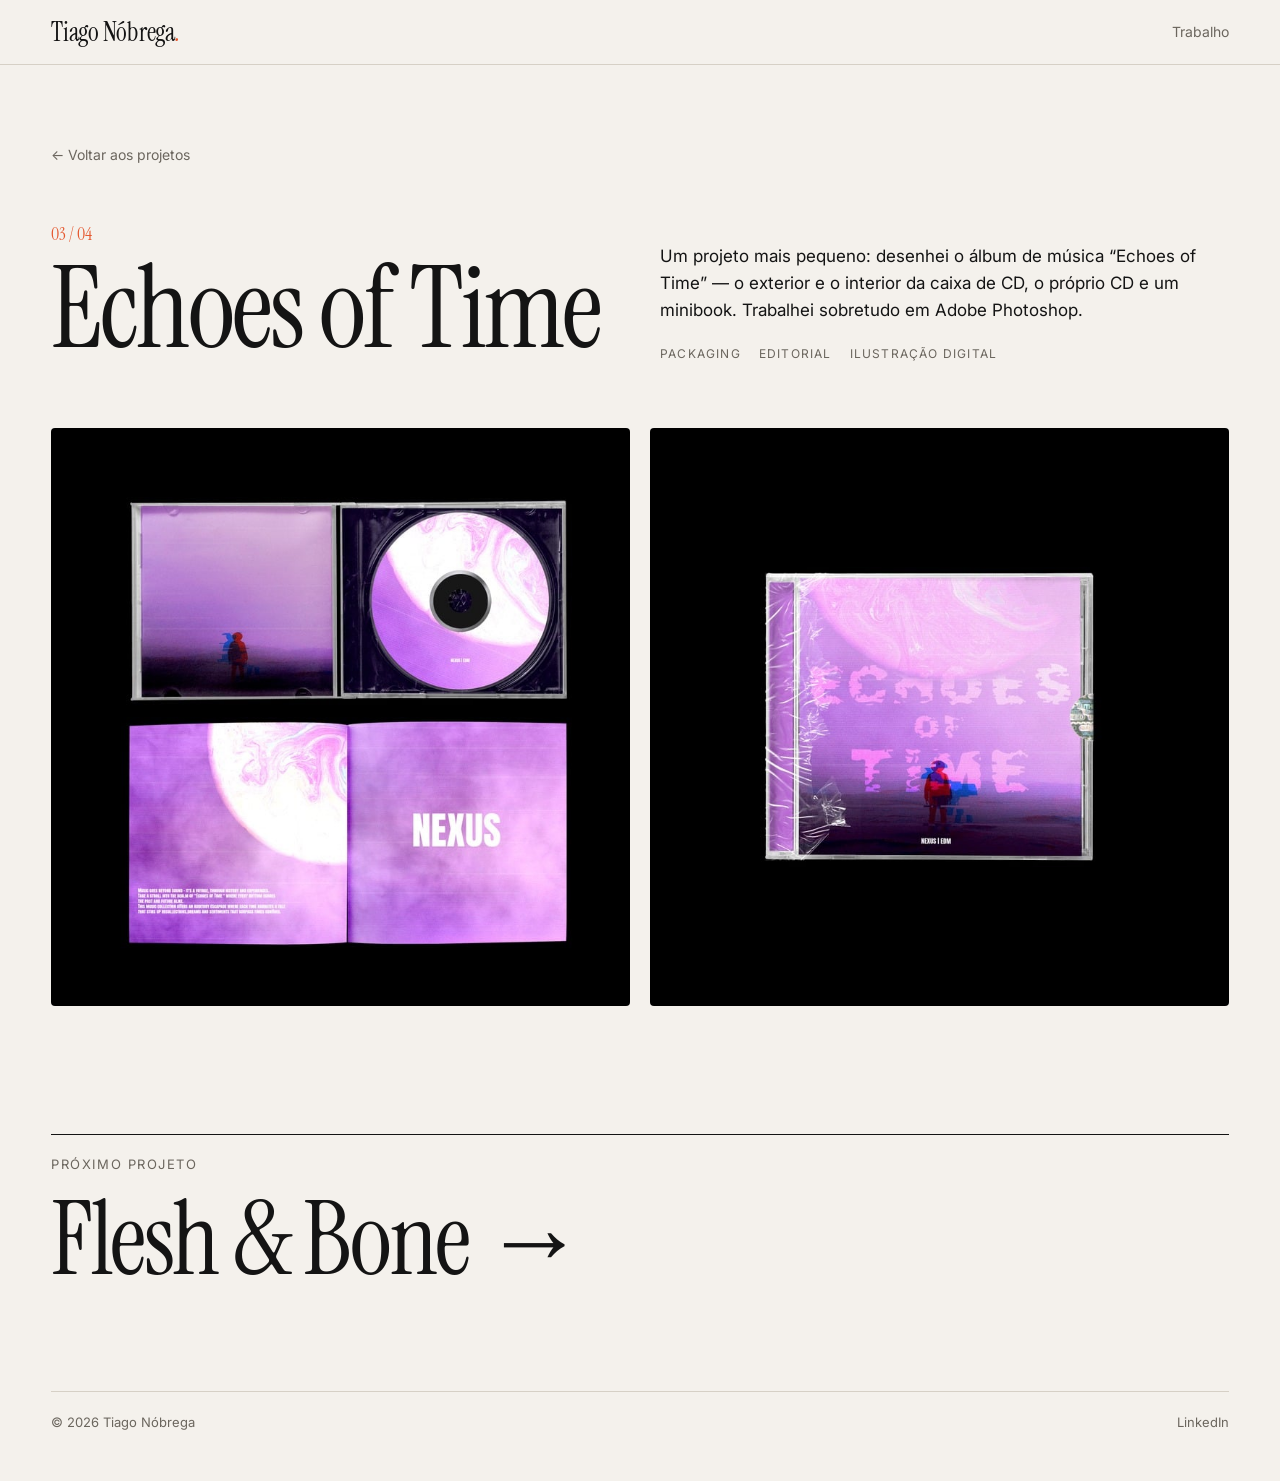
==== echoes-of-time.html @ 6e5f7dbc "Portfolio Tiago Nóbrega Co-Authored-By: Claude Opus 5.5 <noreply@anthropic.com>" ====
<!doctype html>
<html lang="pt-PT">
<head>
<meta charset="utf-8">
<meta name="viewport" content="width=device-width, initial-scale=1">
<title>Echoes of Time — Tiago Nóbrega</title>
<meta name="description" content="Echoes of Time — projeto de Tiago Nóbrega.">
<link rel="preconnect" href="https://fonts.googleapis.com">
<link rel="preconnect" href="https://fonts.gstatic.com" crossorigin>
<link href="https://fonts.googleapis.com/css2?family=Instrument+Serif:ital@0;1&family=Inter:wght@400;500;600&display=swap" rel="stylesheet">
<link rel="stylesheet" href="style.css">
</head>
<body>

<header class="nav">
  <div class="wrap">
    <a href="index.html" class="logo">Tiago Nóbrega<i>.</i></a>
    <nav><ul>
      <li><a href="index.html#trabalho">Trabalho</a></li>
    </ul></nav>
  </div>
</header>

<main class="project wrap">
  <a class="back" href="index.html#trabalho">← Voltar aos projetos</a>
  <div class="p-head rv">
    <div><div class="p-num">03 / 04</div><h1>Echoes of Time</h1></div>
    <div class="p-desc">
      <p>Um projeto mais pequeno: desenhei o álbum de música “Echoes of Time” — o exterior e o interior da caixa de CD, o próprio CD e um minibook. Trabalhei sobretudo em Adobe Photoshop.</p>
      <div class="p-tags"><span>Packaging</span><span>Editorial</span><span>Ilustração digital</span></div>
    </div>
  </div>
  <div class="two">
    <figure class="rv"><img loading="lazy" src="assets/echoes/1.jpg" alt="Echoes of Time — caixa de CD"></figure>
    <figure class="rv"><img loading="lazy" src="assets/echoes/2.jpg" alt="Echoes of Time — minibook"></figure>
  </div>
  <a class="next" href="flesh-bone.html"><span>Próximo projeto</span><strong>Flesh &amp; Bone →</strong></a>
</main>

<footer class="page-foot wrap">
  <div class="foot">
    <span>© <span class="yr"></span> Tiago Nóbrega</span>
    <span><a href="https://www.linkedin.com/in/tiago-n%C3%B3brega-a940b2204/" target="_blank" rel="noopener">LinkedIn</a></span>
  </div>
</footer>

<div class="lb" id="lb" aria-hidden="true"><button aria-label="Fechar">×</button><img alt=""></div>
<script src="script.js"></script>
</body>
</html>
---- style.css ----
:root{
  --bg:#f4f1ec; --surface:#ebe6de; --ink:#141414; --muted:#6b665e; --line:#d6d0c6; --accent:#e4572e;
  --serif:"Instrument Serif",Georgia,serif; --sans:"Inter",system-ui,sans-serif;
  --gut:clamp(16px,4vw,56px); --max:1320px;
}
@media (prefers-color-scheme:dark){:root:not([data-theme="light"]){
  --bg:#111110; --surface:#1b1a18; --ink:#f1ede6; --muted:#9a948a; --line:#2c2a27; --accent:#ff7a50;
}}
:root[data-theme="dark"]{--bg:#111110; --surface:#1b1a18; --ink:#f1ede6; --muted:#9a948a; --line:#2c2a27; --accent:#ff7a50;}
*{box-sizing:border-box;margin:0;padding:0}
html{-webkit-text-size-adjust:100%}
body{background:var(--bg);color:var(--ink);font:400 16px/1.6 var(--sans);-webkit-font-smoothing:antialiased;overflow-x:hidden}
img,video{display:block;max-width:100%;height:auto}
a{color:inherit;text-decoration:none}
.wrap{max-width:var(--max);margin:0 auto;padding-left:var(--gut);padding-right:var(--gut)}

/* nav */
header.nav{position:sticky;top:0;z-index:20;backdrop-filter:blur(14px);-webkit-backdrop-filter:blur(14px);background:color-mix(in srgb,var(--bg) 82%,transparent);border-bottom:1px solid var(--line)}
header.nav .wrap{display:flex;align-items:center;justify-content:space-between;height:64px}
.logo{font:400 26px/1 var(--serif);letter-spacing:-.01em}
.logo i{color:var(--accent)}
nav ul{display:flex;gap:28px;list-style:none;font-size:14px}
nav a{color:var(--muted);transition:color .2s}
nav a:hover{color:var(--ink)}
@media (max-width:640px){nav ul{gap:18px;font-size:13px}}

/* hero */
.hero{padding-top:clamp(64px,10vw,140px);padding-bottom:clamp(48px,7vw,88px)}
.eyebrow{font-size:13px;letter-spacing:.14em;text-transform:uppercase;color:var(--muted);display:flex;align-items:center;gap:10px}
.eyebrow::before{content:"";width:8px;height:8px;border-radius:50%;background:var(--accent)}
.hero h1{font:400 clamp(54px,11vw,168px)/.92 var(--serif);letter-spacing:-.03em;margin:28px 0 36px}
.hero h1 em{color:var(--accent)}
.hero-grid{display:grid;grid-template-columns:1.2fr 1fr;gap:40px;align-items:end}
.hero p.lead{font-size:clamp(18px,1.6vw,22px);line-height:1.5;max-width:36ch}
.hero p.lead b{font-weight:600}
.tools{display:flex;flex-wrap:wrap;gap:8px;justify-content:flex-end}
.tools span{border:1px solid var(--line);border-radius:99px;padding:6px 14px;font-size:13px;color:var(--muted)}
@media (max-width:800px){.hero-grid{grid-template-columns:1fr}.tools{justify-content:flex-start}}

/* index grid */
.section-head{display:flex;justify-content:space-between;align-items:baseline;border-top:1px solid var(--ink);padding-top:16px;margin-bottom:32px;font-size:13px;letter-spacing:.12em;text-transform:uppercase}
.section-head span:last-child{color:var(--muted)}
.grid{display:grid;grid-template-columns:repeat(4,1fr);gap:clamp(12px,2vw,24px)}
@media (max-width:960px){.grid{grid-template-columns:repeat(2,1fr)}}
.card{display:block}
.card .thumb{aspect-ratio:3/4;overflow:hidden;background:var(--surface);border-radius:4px}
.card .thumb img{width:100%;height:100%;object-fit:cover;transition:transform .7s cubic-bezier(.2,.7,.2,1)}
.card:hover .thumb img{transform:scale(1.05)}
.card .meta{display:flex;justify-content:space-between;align-items:baseline;margin-top:14px;gap:8px}
.card h3{font:400 clamp(22px,2.2vw,30px)/1.1 var(--serif)}
.card small{font-size:12px;color:var(--muted);white-space:nowrap}
.card .arrow{display:inline-block;transition:transform .3s}
.card:hover .arrow{transform:translateX(4px)}

/* project page */
.project{padding-top:clamp(40px,6vw,80px)}
.back{display:inline-flex;gap:8px;font-size:14px;color:var(--muted);margin-bottom:clamp(32px,5vw,56px);transition:color .2s}
.back:hover{color:var(--ink)}
.p-head{display:grid;grid-template-columns:1fr 1fr;gap:40px;margin-bottom:clamp(32px,5vw,64px)}
.p-num{font:400 18px var(--serif);color:var(--accent)}
.p-head h1{font:400 clamp(56px,9vw,128px)/.95 var(--serif);letter-spacing:-.025em;margin-top:8px}
.p-desc{align-self:end;font-size:17px;max-width:52ch}
.p-desc p+p{margin-top:12px}
.p-tags{display:flex;flex-wrap:wrap;gap:6px 18px;margin-top:20px;font-size:12px;letter-spacing:.1em;text-transform:uppercase;color:var(--muted)}
@media (max-width:800px){.p-head{grid-template-columns:1fr;gap:20px}}

.masonry{columns:3;column-gap:clamp(10px,1.6vw,20px)}
.masonry>*{break-inside:avoid;margin-bottom:clamp(10px,1.6vw,20px)}
@media (max-width:900px){.masonry{columns:2}}
@media (max-width:520px){.masonry{columns:1}}
.full{margin-bottom:clamp(10px,1.6vw,20px)}
.two{display:grid;grid-template-columns:1fr 1fr;gap:clamp(10px,1.6vw,20px)}
@media (max-width:520px){.two{grid-template-columns:1fr}}
figure{overflow:hidden;border-radius:4px;background:var(--surface)}
figure img{width:100%;cursor:zoom-in;transition:opacity .3s}
figure img:hover{opacity:.92}
figure video{width:100%;background:#000}

.spec{display:grid;grid-template-columns:auto 1fr;gap:clamp(16px,4vw,56px);align-items:center;padding:clamp(24px,4vw,48px);border-radius:4px}
.spec .big{font-size:clamp(56px,9vw,120px);line-height:1}
.spec .chars{font-size:clamp(13px,1.4vw,17px);line-height:1.7;word-break:break-word}
.spec .label{font:500 12px var(--sans);letter-spacing:.12em;text-transform:uppercase;opacity:.6;margin-bottom:6px}
.spec.guide{background:#002c3e;color:#ffd642;font-family:"Quicksand",sans-serif}
.spec.filho{background:#1a1a1a;color:#e9e6e0;font-family:"Merriweather",serif}
@media (max-width:600px){.spec{grid-template-columns:1fr}}
.swatches{display:grid;grid-template-columns:1fr 1fr;font:500 14px/1.6 "Quicksand",sans-serif}
.swatches div{padding:clamp(20px,4vw,40px)}
.swatches strong{display:block;font-size:clamp(20px,2.4vw,28px);margin-bottom:8px}
.p-logo{background:#f4f1ec;padding:clamp(24px,6vw,80px)}
.p-logo img{max-width:640px;margin:0 auto;cursor:default}

/* next project */
.next{display:block;margin-top:clamp(80px,10vw,140px);border-top:1px solid var(--ink);padding-top:16px}
.next span{font-size:13px;letter-spacing:.12em;text-transform:uppercase;color:var(--muted)}
.next strong{display:block;font:400 clamp(44px,8vw,110px)/1 var(--serif);letter-spacing:-.025em;margin-top:12px;transition:color .2s}
.next:hover strong{color:var(--accent)}

/* contact / footer */
.contact{padding-top:clamp(100px,14vw,180px);padding-bottom:clamp(40px,6vw,64px)}
.contact h2{font:400 clamp(44px,8vw,120px)/.95 var(--serif);letter-spacing:-.03em;margin-top:24px}
.contact h2 a{border-bottom:2px solid var(--accent);transition:color .2s}
.contact h2 a:hover{color:var(--accent)}
.foot{display:flex;justify-content:space-between;flex-wrap:wrap;gap:12px;margin-top:clamp(56px,8vw,100px);padding-top:20px;border-top:1px solid var(--line);font-size:13px;color:var(--muted)}
.foot a:hover{color:var(--ink)}
.page-foot{padding-top:clamp(64px,8vw,100px);padding-bottom:clamp(32px,5vw,48px)}
.page-foot .foot{margin-top:0}

/* lightbox */
.lb{position:fixed;inset:0;z-index:50;background:rgba(10,10,10,.94);display:none;align-items:center;justify-content:center;padding:24px;cursor:zoom-out}
.lb.open{display:flex}
.lb img{max-height:100%;max-width:100%;object-fit:contain;border-radius:2px}
.lb button{position:absolute;top:16px;right:20px;background:none;border:0;color:#fff;font-size:32px;cursor:pointer;line-height:1}

/* reveal */
.rv{opacity:0;transform:translateY(24px);transition:opacity .9s ease,transform .9s cubic-bezier(.2,.7,.2,1)}
.rv.in{opacity:1;transform:none}
@media (prefers-reduced-motion:reduce){.rv{opacity:1;transform:none;transition:none}}
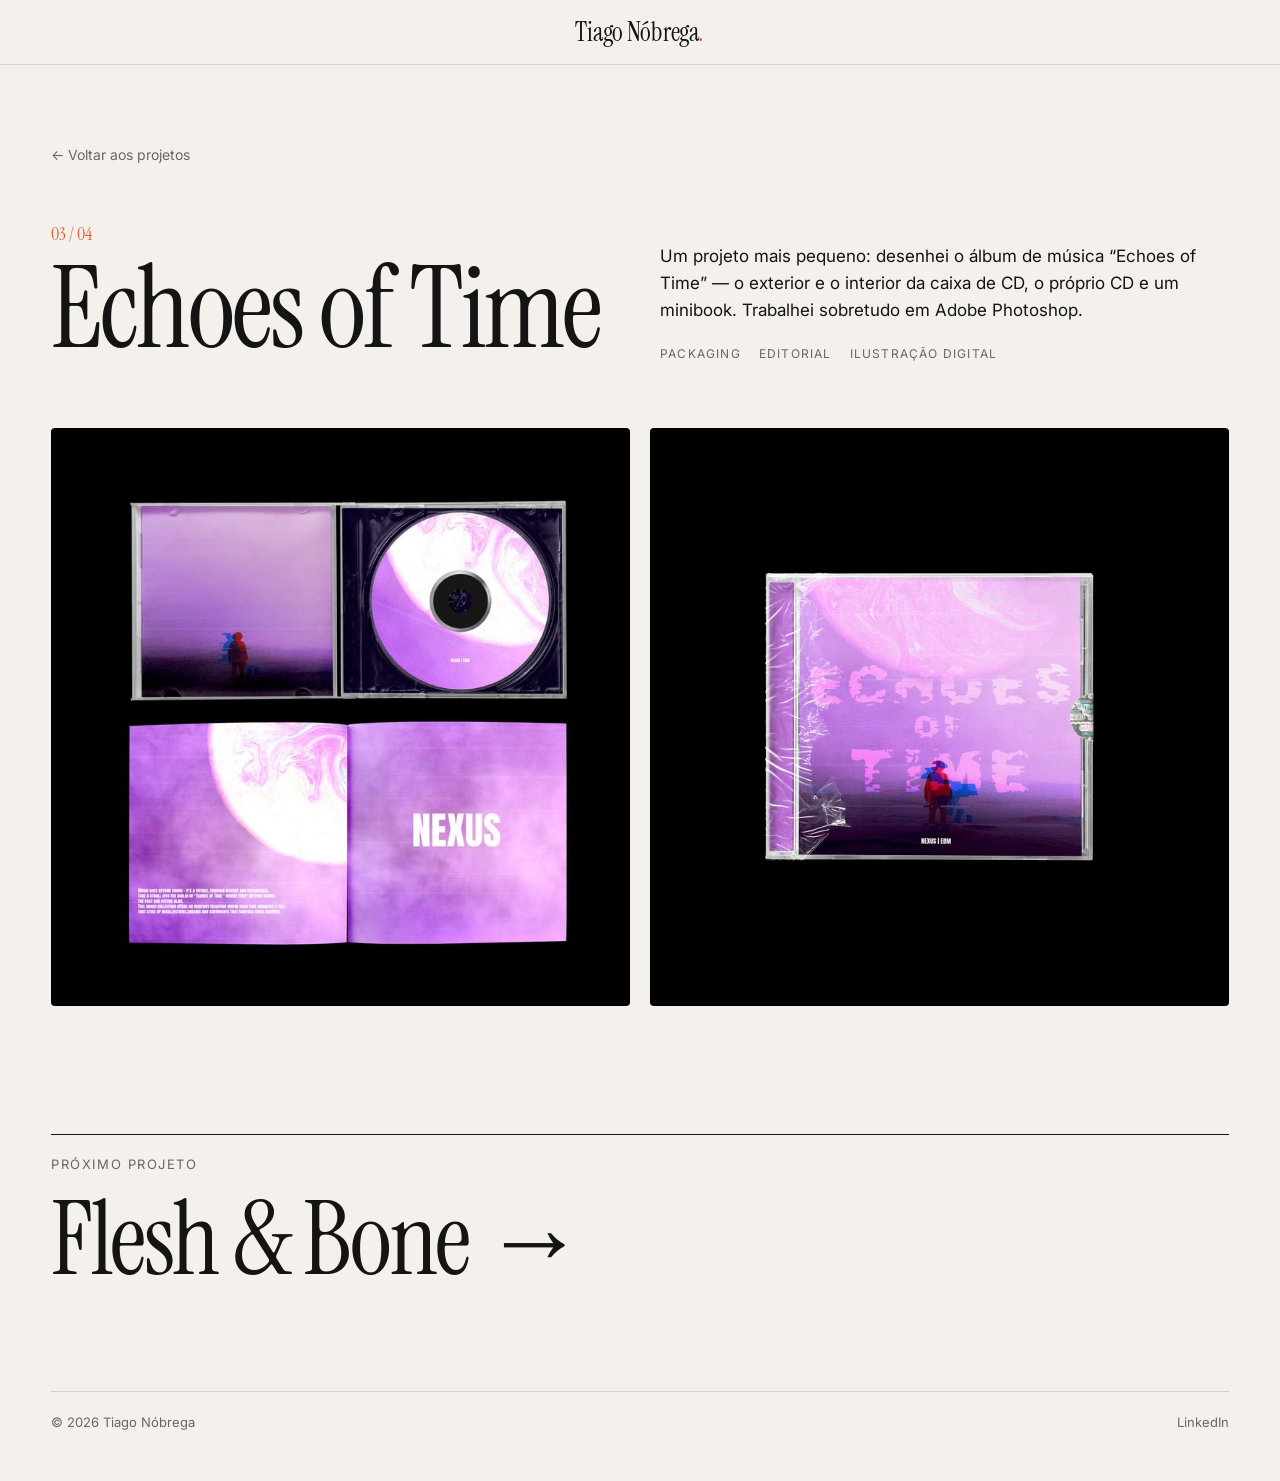
==== commit 34c7c901: "Remove menu e centra o nome no topo Co-Authored-By: Claude Opus 5.5 <noreply@anthropic.com>" ====
--- a/echoes-of-time.html
+++ b/echoes-of-time.html
@@ -8,16 +8,13 @@
 <link rel="preconnect" href="https://fonts.googleapis.com">
 <link rel="preconnect" href="https://fonts.gstatic.com" crossorigin>
 <link href="https://fonts.googleapis.com/css2?family=Instrument+Serif:ital@0;1&family=Inter:wght@400;500;600&display=swap" rel="stylesheet">
-<link rel="stylesheet" href="style.css">
+<link rel="stylesheet" href="style.css?v=4">
 </head>
 <body>
 
 <header class="nav">
   <div class="wrap">
     <a href="index.html" class="logo">Tiago Nóbrega<i>.</i></a>
-    <nav><ul>
-      <li><a href="index.html#trabalho">Trabalho</a></li>
-    </ul></nav>
   </div>
 </header>
 
@@ -45,6 +42,6 @@
 </footer>
 
 <div class="lb" id="lb" aria-hidden="true"><button aria-label="Fechar">×</button><img alt=""></div>
-<script src="script.js"></script>
+<script src="script.js?v=4"></script>
 </body>
 </html>
--- a/style.css
+++ b/style.css
@@ -16,7 +16,7 @@
 
 /* nav */
 header.nav{position:sticky;top:0;z-index:20;backdrop-filter:blur(14px);-webkit-backdrop-filter:blur(14px);background:color-mix(in srgb,var(--bg) 82%,transparent);border-bottom:1px solid var(--line)}
-header.nav .wrap{display:flex;align-items:center;justify-content:space-between;height:64px}
+header.nav .wrap{display:flex;align-items:center;justify-content:center;height:64px}
 .logo{font:400 26px/1 var(--serif);letter-spacing:-.01em}
 .logo i{color:var(--accent)}
 nav ul{display:flex;gap:28px;list-style:none;font-size:14px}
@@ -51,6 +51,38 @@
 .card small{font-size:12px;color:var(--muted);white-space:nowrap}
 .card .arrow{display:inline-block;transition:transform .3s}
 .card:hover .arrow{transform:translateX(4px)}
+
+/* POS 3D (home) */
+.pos-home{padding-top:clamp(80px,10vw,140px)}
+.pos-grid{display:grid;grid-template-columns:2fr 1fr 1fr;gap:clamp(12px,2vw,24px)}
+.pos-tile{display:flex;flex-direction:column}
+.pos-media{position:relative;overflow:hidden;border-radius:4px;background:#fff;aspect-ratio:3/4}
+.pos-tile.big .pos-media{aspect-ratio:auto;flex:1}
+.pos-media img,.pos-media video{position:absolute;inset:0;width:100%;height:100%;object-fit:cover;transition:transform .7s cubic-bezier(.2,.7,.2,1)}
+.pos-tile:hover .pos-media img,.pos-tile:hover .pos-media video{transform:scale(1.04)}
+@media (max-width:800px){
+  .pos-grid{grid-template-columns:1fr 1fr}
+  .pos-tile.big{grid-column:1/-1}
+  .pos-tile.big .pos-media{aspect-ratio:16/10;flex:none}
+}
+
+/* POS 3D (page) */
+.case{padding-top:clamp(56px,8vw,112px)}
+.case:first-of-type{padding-top:0}
+.case-head{display:grid;grid-template-columns:1fr 1fr;gap:40px;align-items:end;border-top:1px solid var(--line);padding-top:20px;margin-bottom:clamp(20px,3vw,32px)}
+.case-head h2{font:400 clamp(34px,4.5vw,60px)/1 var(--serif);letter-spacing:-.02em}
+.case-head p{color:var(--muted);max-width:52ch}
+@media (max-width:800px){.case-head{grid-template-columns:1fr;gap:12px}}
+.light{background:#fff}
+.case-pair{display:grid;grid-template-columns:1fr 1.45fr;gap:clamp(10px,1.6vw,20px);align-items:stretch}
+.case-pair figure{display:flex;align-items:center;justify-content:center}
+.case-pair.solo{grid-template-columns:1fr 1fr}
+@media (max-width:700px){.case-pair,.case-pair.solo{grid-template-columns:1fr}}
+.specs{display:flex;flex-direction:column;justify-content:flex-end;gap:0;padding:clamp(20px,3vw,36px);border-radius:4px;background:var(--surface)}
+.specs dl{display:grid;grid-template-columns:auto 1fr;gap:10px 24px;font-size:14px}
+.specs dt{color:var(--muted)}
+.specs .big-num{font:400 clamp(64px,8vw,120px)/1 var(--serif);letter-spacing:-.03em;margin-bottom:auto}
+.specs .big-num small{font-size:.3em;color:var(--muted);margin-left:6px}
 
 /* project page */
 .project{padding-top:clamp(40px,6vw,80px)}
